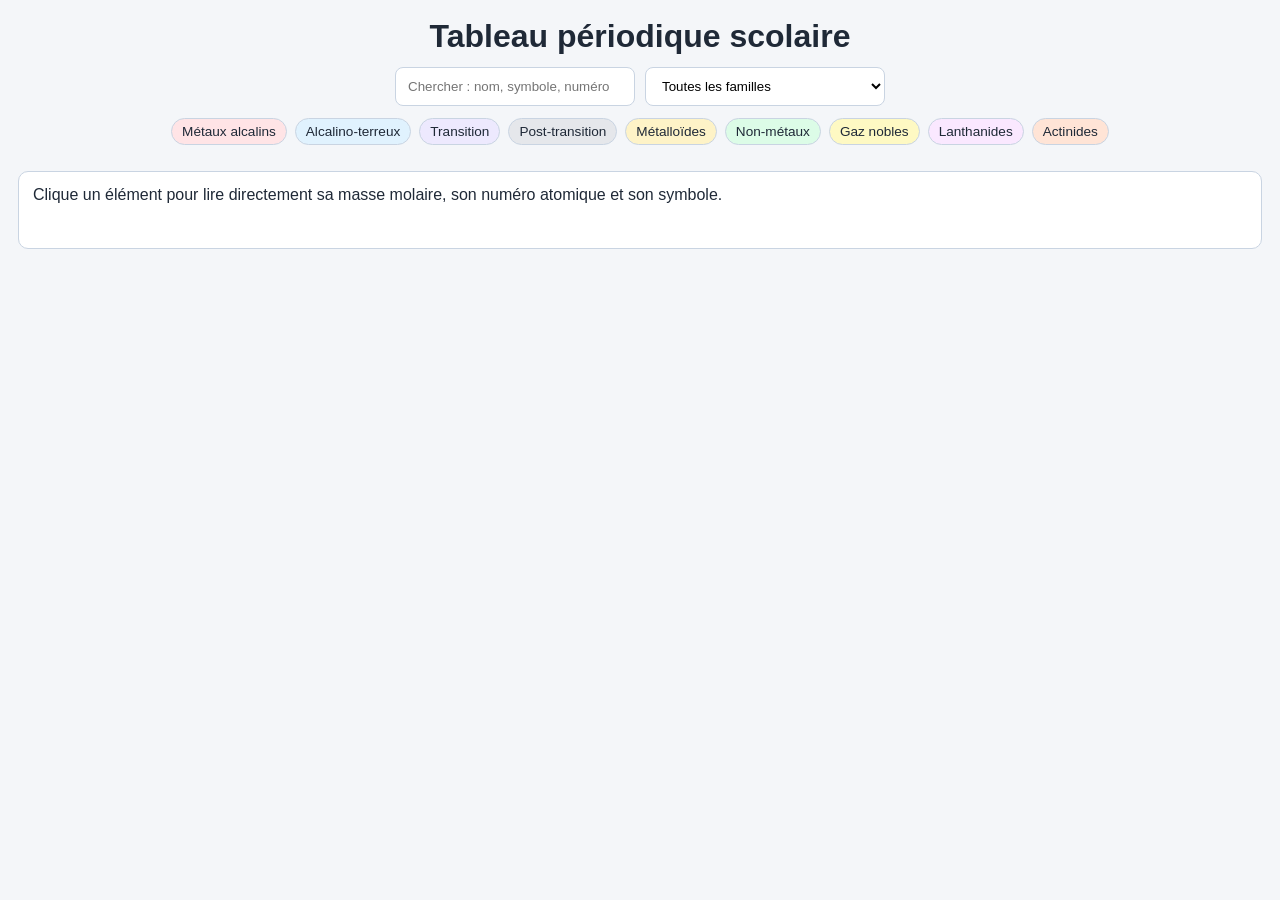
==== index.html @ 9d61eee4 "Create index.html" ====
<!DOCTYPE html>
<html lang="fr">
<head>
  <meta charset="UTF-8" />
  <meta name="viewport" content="width=device-width, initial-scale=1.0" />
  <title>Tableau périodique scolaire</title>
  <style>
    :root{--bg:#f4f6f9;--card:#fff;--line:#c9d4e2;--txt:#1f2937;--muted:#6b7280}
    *{box-sizing:border-box}
    body{margin:0;font-family:Arial,Helvetica,sans-serif;background:var(--bg);color:var(--txt);padding:18px}
    h1{text-align:center;margin:0 0 12px}
    .top{max-width:1600px;margin:0 auto 12px;display:flex;gap:10px;flex-wrap:wrap;justify-content:center}
    input,select{padding:10px 12px;border:1px solid var(--line);border-radius:8px;background:#fff;min-width:240px}
    .legend{max-width:1600px;margin:0 auto 12px;display:flex;flex-wrap:wrap;gap:8px;justify-content:center}
    .tag{padding:5px 10px;border:1px solid var(--line);border-radius:999px;background:#fff;font-size:.85rem}
    .grid{max-width:1600px;margin:0 auto;display:grid;grid-template-columns:repeat(18,minmax(42px,1fr));gap:4px}
    .el{background:var(--card);border:1px solid var(--line);border-radius:8px;min-height:82px;padding:6px;cursor:pointer;transition:.15s;overflow:hidden}
    .el:hover{transform:scale(1.04);box-shadow:0 6px 18px rgba(0,0,0,.12);z-index:2}
    .n{font-size:.72rem;color:var(--muted)}
    .s{font-size:1.35rem;font-weight:700;text-align:center;line-height:1.1;margin-top:4px}
    .name{font-size:.7rem;text-align:center;line-height:1.05;margin-top:3px}
    .m{font-size:.68rem;text-align:center;color:var(--muted);margin-top:3px}
    .info{max-width:1600px;margin:14px auto 0;background:#fff;border:1px solid var(--line);border-radius:10px;padding:14px;min-height:78px}
    .alkali{background:#ffe4e6}.alkaline{background:#e0f2fe}.transition{background:#ede9fe}.post{background:#e5e7eb}.metalloid{background:#fef3c7}.nonmetal{background:#dcfce7}.noble{background:#fef9c3}.lanthanoid{background:#fae8ff}.actinoid{background:#ffe4d6}
    @media (max-width:900px){.grid{grid-template-columns:repeat(9,minmax(42px,1fr))}}
    @media (max-width:560px){.grid{grid-template-columns:repeat(6,minmax(42px,1fr))}input,select{min-width:100%}}
  </style>
</head>
<body>
  <h1>Tableau périodique scolaire</h1>
  <div class="top">
    <input id="search" placeholder="Chercher : nom, symbole, numéro" />
    <select id="filter">
      <option value="">Toutes les familles</option>
      <option value="alkali metal">Métaux alcalins</option>
      <option value="alkaline earth metal">Alcalino-terreux</option>
      <option value="transition metal">Métaux de transition</option>
      <option value="post-transition metal">Métaux pauvres</option>
      <option value="metalloid">Métalloïdes</option>
      <option value="diatomic nonmetal">Non-métaux</option>
      <option value="polyatomic nonmetal">Non-métaux</option>
      <option value="noble gas">Gaz nobles</option>
      <option value="lanthanoid">Lanthanides</option>
      <option value="actinoid">Actinides</option>
    </select>
  </div>
  <div class="legend">
    <span class="tag alkali">Métaux alcalins</span><span class="tag alkaline">Alcalino-terreux</span><span class="tag transition">Transition</span><span class="tag post">Post-transition</span><span class="tag metalloid">Métalloïdes</span><span class="tag nonmetal">Non-métaux</span><span class="tag noble">Gaz nobles</span><span class="tag lanthanoid">Lanthanides</span><span class="tag actinoid">Actinides</span>
  </div>
  <div class="grid" id="grid"></div>
  <div class="info" id="info">Clique un élément pour lire directement sa masse molaire, son numéro atomique et son symbole.</div>
  <script src="chimix.js"></script>
</body>
</html>
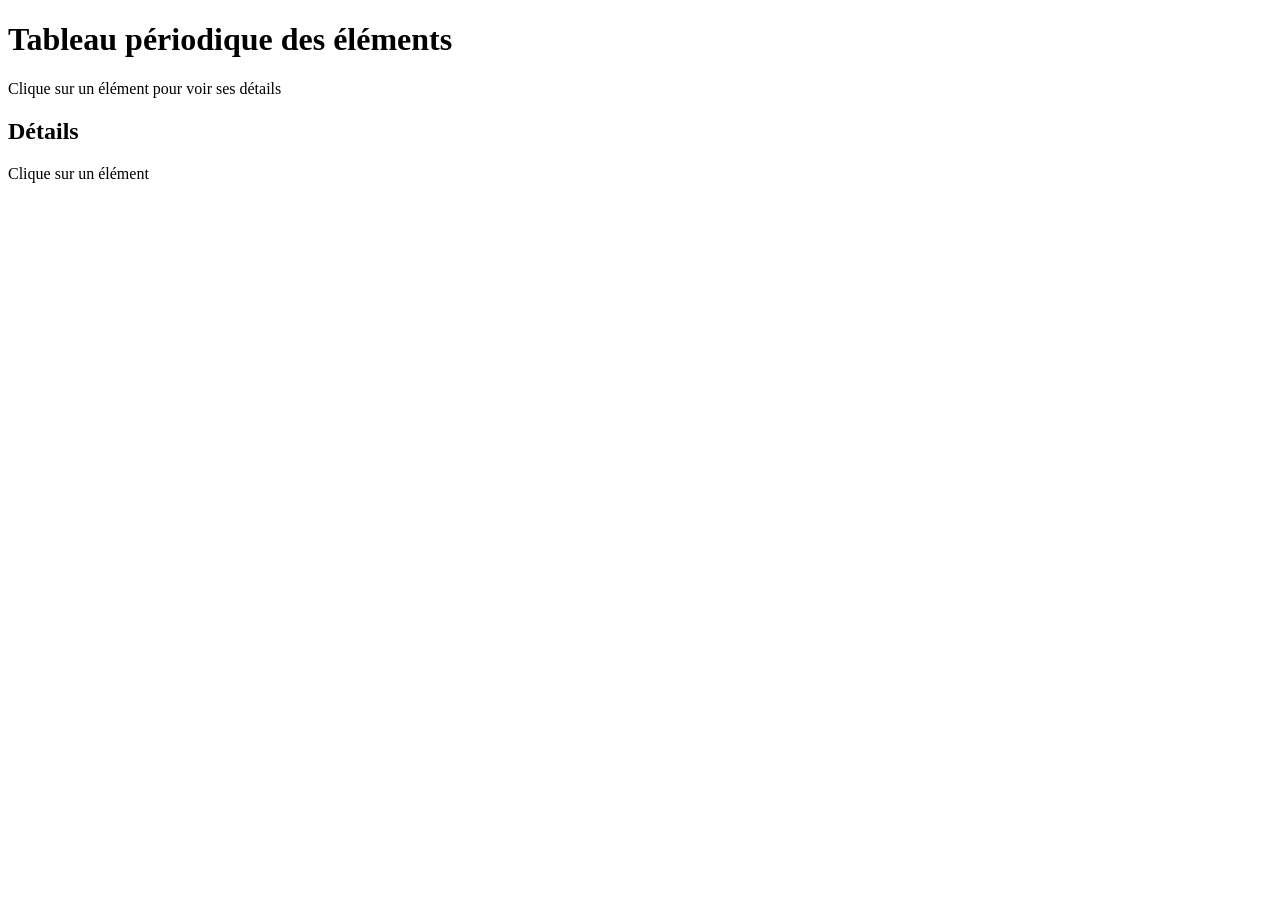
==== commit 82bddad7: "Update index.html" ====
--- a/index.html
+++ b/index.html
@@ -1,54 +1,22 @@
 <!DOCTYPE html>
 <html lang="fr">
 <head>
-  <meta charset="UTF-8" />
-  <meta name="viewport" content="width=device-width, initial-scale=1.0" />
-  <title>Tableau périodique scolaire</title>
-  <style>
-    :root{--bg:#f4f6f9;--card:#fff;--line:#c9d4e2;--txt:#1f2937;--muted:#6b7280}
-    *{box-sizing:border-box}
-    body{margin:0;font-family:Arial,Helvetica,sans-serif;background:var(--bg);color:var(--txt);padding:18px}
-    h1{text-align:center;margin:0 0 12px}
-    .top{max-width:1600px;margin:0 auto 12px;display:flex;gap:10px;flex-wrap:wrap;justify-content:center}
-    input,select{padding:10px 12px;border:1px solid var(--line);border-radius:8px;background:#fff;min-width:240px}
-    .legend{max-width:1600px;margin:0 auto 12px;display:flex;flex-wrap:wrap;gap:8px;justify-content:center}
-    .tag{padding:5px 10px;border:1px solid var(--line);border-radius:999px;background:#fff;font-size:.85rem}
-    .grid{max-width:1600px;margin:0 auto;display:grid;grid-template-columns:repeat(18,minmax(42px,1fr));gap:4px}
-    .el{background:var(--card);border:1px solid var(--line);border-radius:8px;min-height:82px;padding:6px;cursor:pointer;transition:.15s;overflow:hidden}
-    .el:hover{transform:scale(1.04);box-shadow:0 6px 18px rgba(0,0,0,.12);z-index:2}
-    .n{font-size:.72rem;color:var(--muted)}
-    .s{font-size:1.35rem;font-weight:700;text-align:center;line-height:1.1;margin-top:4px}
-    .name{font-size:.7rem;text-align:center;line-height:1.05;margin-top:3px}
-    .m{font-size:.68rem;text-align:center;color:var(--muted);margin-top:3px}
-    .info{max-width:1600px;margin:14px auto 0;background:#fff;border:1px solid var(--line);border-radius:10px;padding:14px;min-height:78px}
-    .alkali{background:#ffe4e6}.alkaline{background:#e0f2fe}.transition{background:#ede9fe}.post{background:#e5e7eb}.metalloid{background:#fef3c7}.nonmetal{background:#dcfce7}.noble{background:#fef9c3}.lanthanoid{background:#fae8ff}.actinoid{background:#ffe4d6}
-    @media (max-width:900px){.grid{grid-template-columns:repeat(9,minmax(42px,1fr))}}
-    @media (max-width:560px){.grid{grid-template-columns:repeat(6,minmax(42px,1fr))}input,select{min-width:100%}}
-  </style>
+    <meta charset="UTF-8">
+    <title>Tableau périodique - Bac Pro</title>
+    <link rel="stylesheet" href="style.css">
 </head>
 <body>
-  <h1>Tableau périodique scolaire</h1>
-  <div class="top">
-    <input id="search" placeholder="Chercher : nom, symbole, numéro" />
-    <select id="filter">
-      <option value="">Toutes les familles</option>
-      <option value="alkali metal">Métaux alcalins</option>
-      <option value="alkaline earth metal">Alcalino-terreux</option>
-      <option value="transition metal">Métaux de transition</option>
-      <option value="post-transition metal">Métaux pauvres</option>
-      <option value="metalloid">Métalloïdes</option>
-      <option value="diatomic nonmetal">Non-métaux</option>
-      <option value="polyatomic nonmetal">Non-métaux</option>
-      <option value="noble gas">Gaz nobles</option>
-      <option value="lanthanoid">Lanthanides</option>
-      <option value="actinoid">Actinides</option>
-    </select>
-  </div>
-  <div class="legend">
-    <span class="tag alkali">Métaux alcalins</span><span class="tag alkaline">Alcalino-terreux</span><span class="tag transition">Transition</span><span class="tag post">Post-transition</span><span class="tag metalloid">Métalloïdes</span><span class="tag nonmetal">Non-métaux</span><span class="tag noble">Gaz nobles</span><span class="tag lanthanoid">Lanthanides</span><span class="tag actinoid">Actinides</span>
-  </div>
-  <div class="grid" id="grid"></div>
-  <div class="info" id="info">Clique un élément pour lire directement sa masse molaire, son numéro atomique et son symbole.</div>
-  <script src="chimix.js"></script>
+
+<h1>Tableau périodique des éléments</h1>
+<p>Clique sur un élément pour voir ses détails</p>
+
+<div id="table"></div>
+
+<div id="details">
+    <h2>Détails</h2>
+    <p id="info">Clique sur un élément</p>
+</div>
+
+<script src="script.js"></script>
 </body>
 </html>
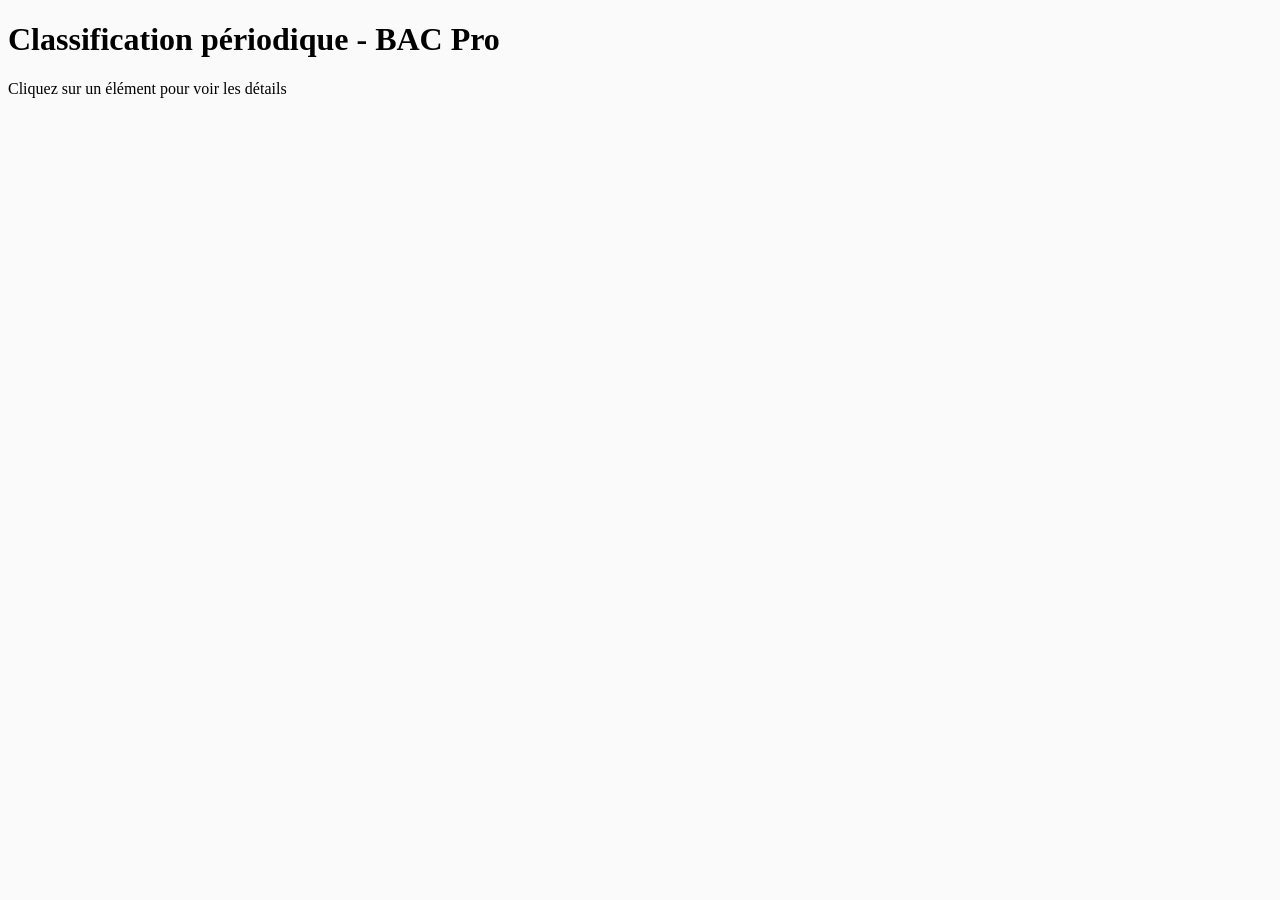
==== commit 855239e5: "Update title and headings in index.html" ====
--- a/index.html
+++ b/index.html
@@ -2,21 +2,22 @@
 <html lang="fr">
 <head>
     <meta charset="UTF-8">
-    <title>Tableau périodique - Bac Pro</title>
+    <meta name="viewport" content="width=device-width, initial-scale=1.0">
+    <title>Periodic</title>
     <link rel="stylesheet" href="style.css">
 </head>
 <body>
 
-<h1>Tableau périodique des éléments</h1>
-<p>Clique sur un élément pour voir ses détails</p>
+    <h1>Classification périodique - BAC Pro</h1>
 
-<div id="table"></div>
+    <div class="container">
+        <div id="table"></div>
 
-<div id="details">
-    <h2>Détails</h2>
-    <p id="info">Clique sur un élément</p>
-</div>
+        <div id="info">
+            Cliquez sur un élément pour voir les détails
+        </div>
+    </div>
 
-<script src="script.js"></script>
+    <script src="script.js"></script>
 </body>
 </html>
--- a/style.css
+++ b/style.css
@@ -0,0 +1,53 @@
+body {
+    background: #fafafa;
+}
+
+.couches {
+    font-size: 22px;
+    font-weight: bold;
+    margin-top: 10px;
+}
+
+.couche {
+    display: inline-block;
+    margin-right: 14px;
+}
+
+.couche sup,
+.spdf-line sup,
+.ion-config sup {
+    font-size: 13px;
+    vertical-align: super;
+}
+
+.spdf-line {
+    font-size: 22px;
+    font-weight: bold;
+    margin-top: 10px;
+}
+
+.ion-line {
+    margin-top: 10px;
+    padding: 10px;
+    border-radius: 6px;
+    font-size: 20px;
+    font-weight: bold;
+}
+
+.cation {
+    color: #1e5eff;
+    border: 1px solid #1e5eff;
+    background: #f3f7ff;
+}
+
+.anion {
+    color: #d62828;
+    border: 1px solid #d62828;
+    background: #fff5f5;
+}
+
+.ion-config {
+    margin-top: 8px;
+    font-size: 16px;
+    font-weight: normal;
+}
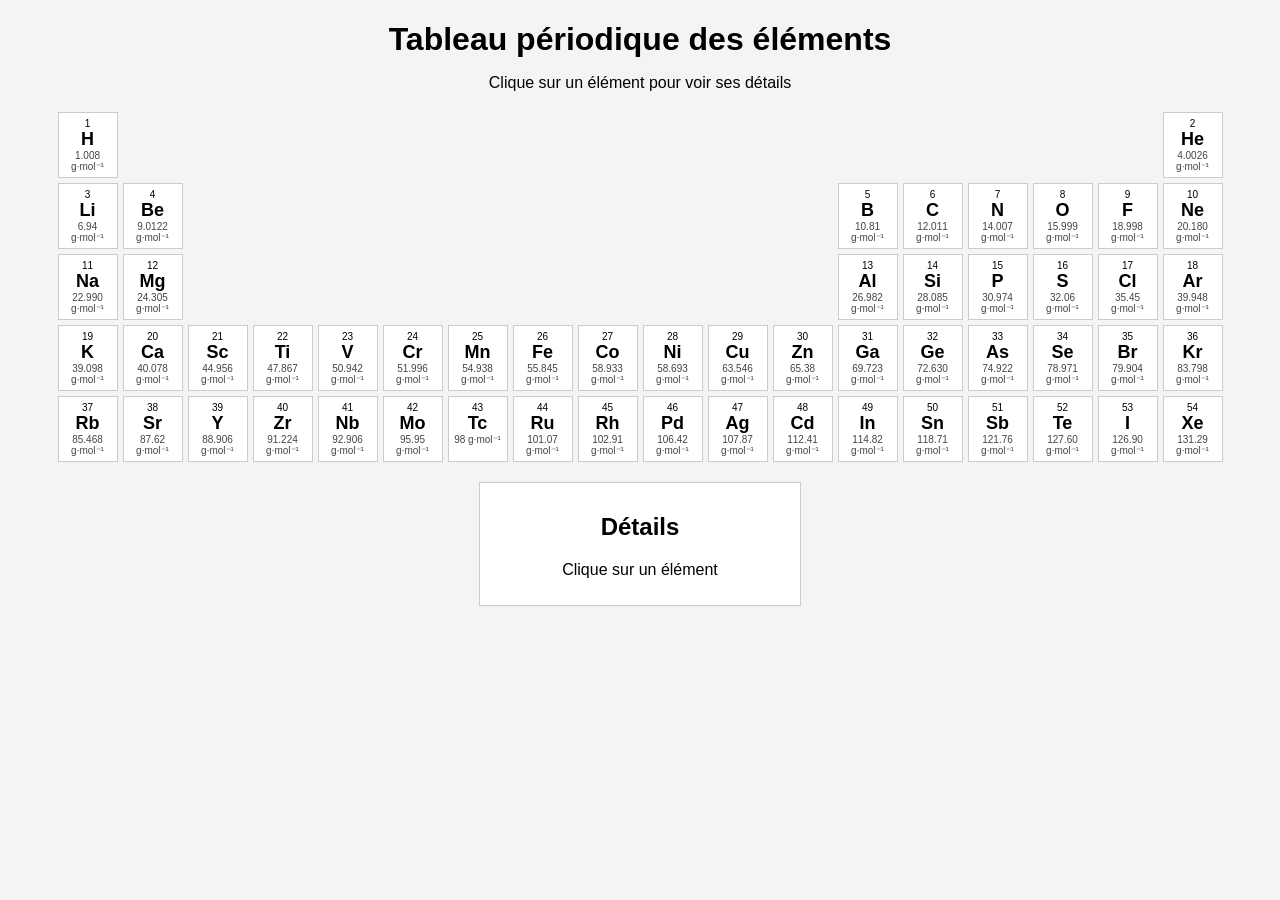
==== commit 65c959c9: "Add files via upload" ====
--- a/index.html
+++ b/index.html
@@ -2,22 +2,21 @@
 <html lang="fr">
 <head>
     <meta charset="UTF-8">
-    <meta name="viewport" content="width=device-width, initial-scale=1.0">
-    <title>Periodic</title>
+    <title>Tableau périodique - Bac Pro</title>
     <link rel="stylesheet" href="style.css">
 </head>
 <body>
 
-    <h1>Classification périodique - BAC Pro</h1>
+<h1>Tableau périodique des éléments</h1>
+<p>Clique sur un élément pour voir ses détails</p>
 
-    <div class="container">
-        <div id="table"></div>
+<div id="table"></div>
 
-        <div id="info">
-            Cliquez sur un élément pour voir les détails
-        </div>
-    </div>
+<div id="details">
+    <h2>Détails</h2>
+    <p id="info">Clique sur un élément</p>
+</div>
 
-    <script src="script.js"></script>
+<script src="script.js"></script>
 </body>
 </html>
--- a/style.css
+++ b/style.css
@@ -1,53 +1,63 @@
 body {
-    background: #fafafa;
+    font-family: Arial, sans-serif;
+    text-align: center;
+    background-color: #f4f4f4;
 }
 
-.couches {
-    font-size: 22px;
+h1 {
+    margin-bottom: 10px;
+}
+
+#table {
+    display: grid;
+    grid-template-columns: repeat(18, 60px);
+    gap: 5px;
+    justify-content: center;
+    margin: 20px;
+}
+
+.element {
+    background: #ffffff;
+    border: 1px solid #ccc;
+    padding: 5px;
+    cursor: pointer;
+    font-size: 12px;
+    transition: transform 0.2s;
+}
+
+.element:hover {
+    transform: scale(1.1);
+    background: #e0f0ff;
+}
+
+.numero {
+    font-size: 10px;
+}
+
+.symbole {
+    font-size: 18px;
     font-weight: bold;
+}
+
+.masse {
+    font-size: 10px;
+    color: #444;
+}
+
+#details {
+    margin-top: 20px;
+    padding: 10px;
+    background: white;
+    width: 300px;
+    margin-left: auto;
+    margin-right: auto;
+    border: 1px solid #ccc;
+}
+
+#info svg {
     margin-top: 10px;
 }
 
-.couche {
-    display: inline-block;
-    margin-right: 14px;
-}
-
-.couche sup,
-.spdf-line sup,
-.ion-config sup {
-    font-size: 13px;
-    vertical-align: super;
-}
-
-.spdf-line {
-    font-size: 22px;
-    font-weight: bold;
-    margin-top: 10px;
-}
-
-.ion-line {
-    margin-top: 10px;
-    padding: 10px;
-    border-radius: 6px;
-    font-size: 20px;
+#info text {
     font-weight: bold;
 }
-
-.cation {
-    color: #1e5eff;
-    border: 1px solid #1e5eff;
-    background: #f3f7ff;
-}
-
-.anion {
-    color: #d62828;
-    border: 1px solid #d62828;
-    background: #fff5f5;
-}
-
-.ion-config {
-    margin-top: 8px;
-    font-size: 16px;
-    font-weight: normal;
-}
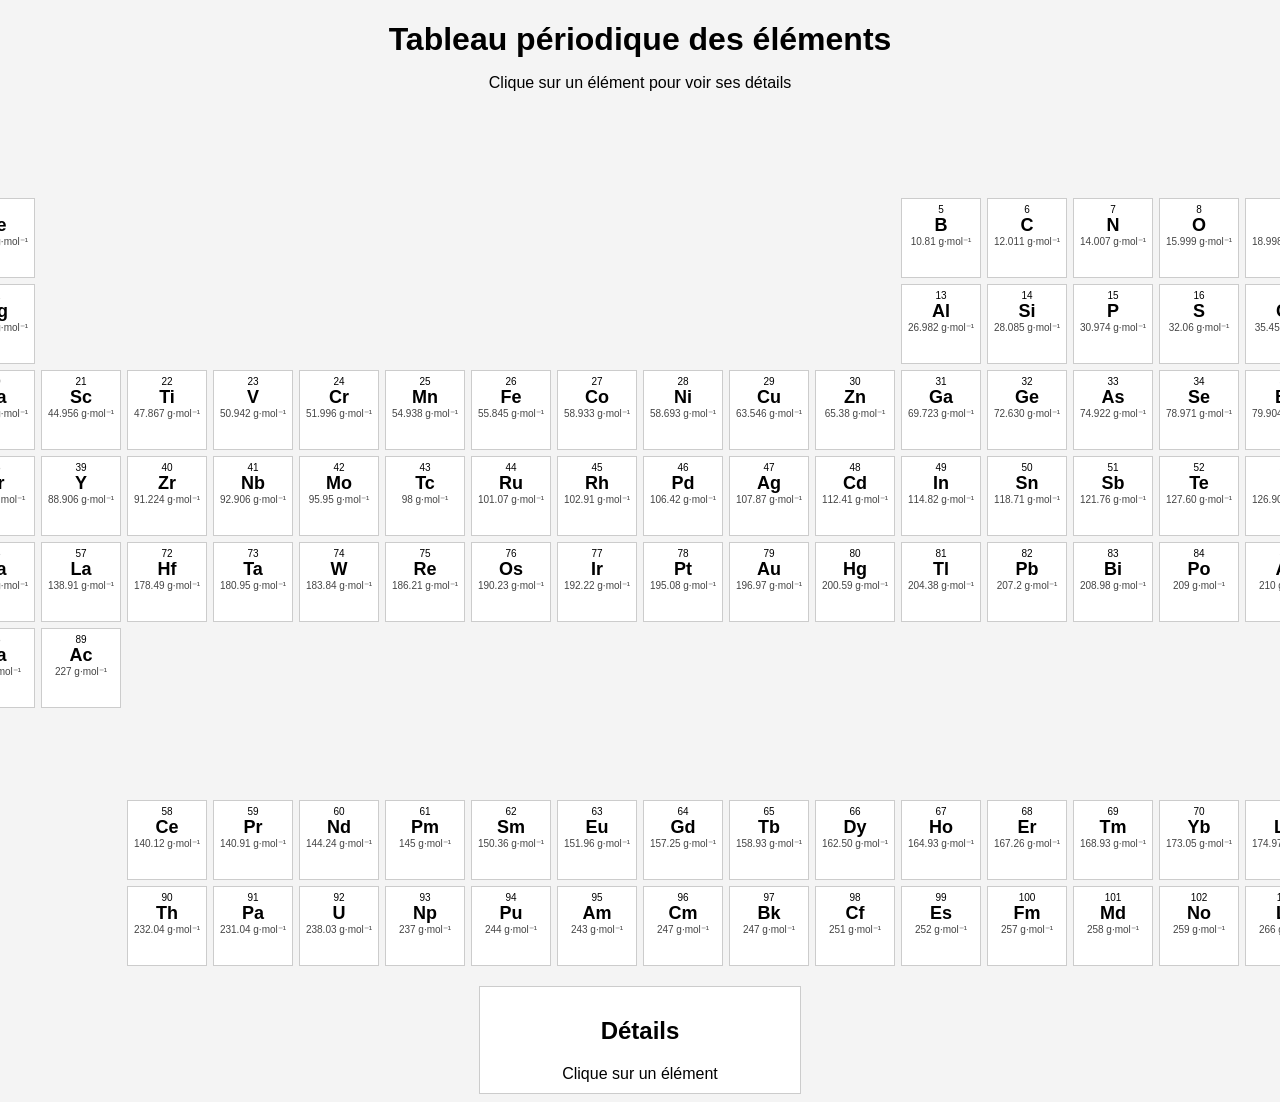
==== commit 60d70ef2: "Change paragraph to div for info section" ====
--- a/index.html
+++ b/index.html
@@ -14,7 +14,7 @@
 
 <div id="details">
     <h2>Détails</h2>
-    <p id="info">Clique sur un élément</p>
+    <div id="info">Clique sur un élément</div>
 </div>
 
 <script src="script.js"></script>
--- a/style.css
+++ b/style.css
@@ -10,10 +10,14 @@
 
 #table {
     display: grid;
-    grid-template-columns: repeat(18, 60px);
-    gap: 5px;
+    grid-template-columns: repeat(18, 80px);
+
+    /* IMPORTANT */
+    grid-template-rows: repeat(10, 80px);
+
+    gap: 6px;
     justify-content: center;
-    margin: 20px;
+    margin: 20px auto;
 }
 
 .element {
@@ -61,3 +65,8 @@
 #info text {
     font-weight: bold;
 }
+
+sup {
+    font-size: 10px;
+    vertical-align: super;
+}
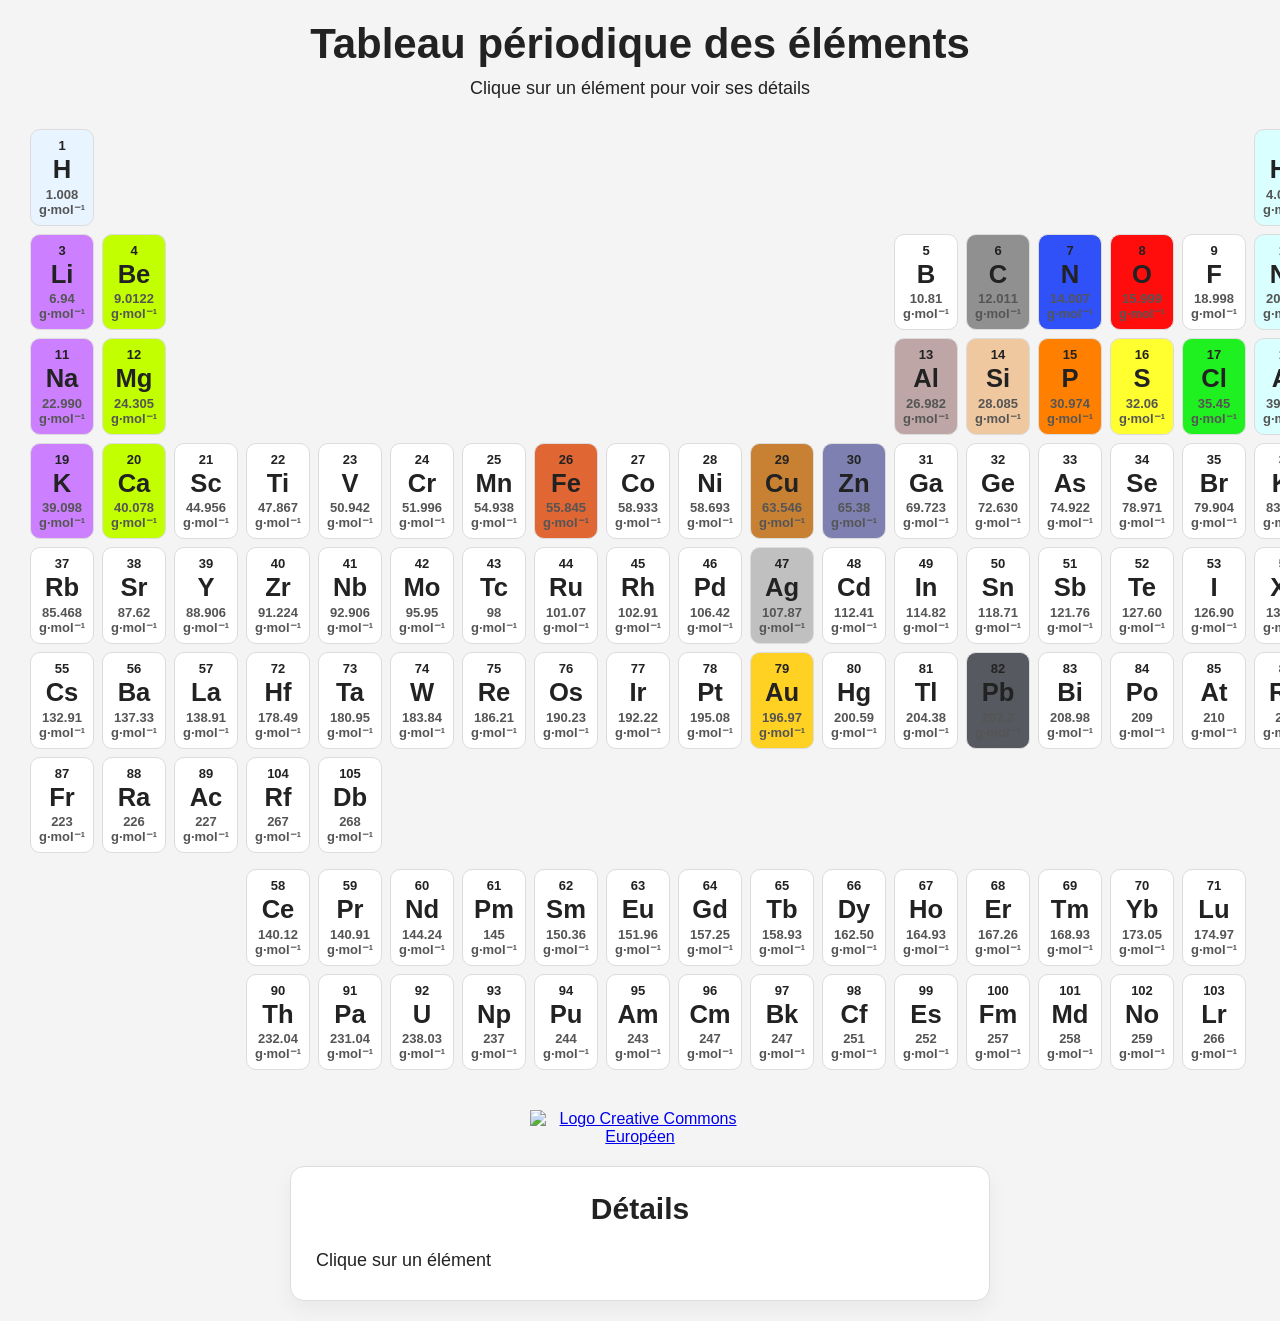
==== commit f9505404: "Update index.html" ====
--- a/index.html
+++ b/index.html
@@ -12,6 +12,16 @@
 
 <div id="table"></div>
 
+<div class="licence-logo" style="margin:20px 0;">
+    <a href="licence.html" title="Voir la licence complète">
+        <img 
+            src="images/CC_europeen.png" 
+            alt="Logo Creative Commons Européen"
+            style="max-width:220px; height:auto; border:none;"
+        >
+    </a>
+</div>    
+
 <div id="details">
     <h2>Détails</h2>
     <div id="info">Clique sur un élément</div>
--- a/style.css
+++ b/style.css
@@ -1,65 +1,136 @@
+/* ===============================
+   RESET + BASE
+=============================== */
+
+* {
+    margin: 0;
+    padding: 0;
+    box-sizing: border-box;
+}
+
 body {
     font-family: Arial, sans-serif;
+    background: #f4f4f4;
+    color: #222;
     text-align: center;
-    background-color: #f4f4f4;
-}
+    padding: 20px;
+}
+
+/* ===============================
+   TITRES
+=============================== */
 
 h1 {
+    font-size: clamp(24px, 4vw, 42px);
     margin-bottom: 10px;
 }
+
+p {
+    font-size: clamp(14px, 2vw, 18px);
+    margin-bottom: 20px;
+}
+
+/* ===============================
+   TABLEAU RESPONSIVE
+=============================== */
 
 #table {
     display: grid;
-    grid-template-columns: repeat(18, 80px);
-
-    /* IMPORTANT */
-    grid-template-rows: repeat(10, 80px);
-
-    gap: 6px;
-    justify-content: center;
-    margin: 20px auto;
-}
+
+    /* responsive automatique */
+    grid-template-columns: repeat(18, 1fr);
+
+    gap: 8px;
+
+    width: 100%;
+    max-width: 1600px;
+    margin: 0 auto 30px auto;
+
+    padding: 10px;
+}
+
+/* ===============================
+   CASES ELEMENTS
+=============================== */
 
 .element {
     background: #ffffff;
-    border: 1px solid #ccc;
-    padding: 5px;
+    border: 1px solid #dcdcdc;
+    border-radius: 10px;
+    padding: 8px;
+
+    min-height: 75px;
+
+    display: flex;
+    flex-direction: column;
+    justify-content: center;
+    align-items: center;
+
     cursor: pointer;
-    font-size: 12px;
-    transition: transform 0.2s;
+
+    transition: 0.2s ease;
+    font-weight: 600;
 }
 
 .element:hover {
-    transform: scale(1.1);
-    background: #e0f0ff;
+    transform: scale(1.05);
+    background: #e8f4ff;
+    box-shadow: 0 8px 20px rgba(0,0,0,0.08);
 }
 
 .numero {
-    font-size: 10px;
+    font-size: clamp(10px, 1.5vw, 13px);
+    margin-bottom: 4px;
 }
 
 .symbole {
-    font-size: 18px;
+    font-size: clamp(18px, 2vw, 28px);
     font-weight: bold;
+    line-height: 1;
 }
 
 .masse {
-    font-size: 10px;
-    color: #444;
-}
+    font-size: clamp(10px, 1.5vw, 13px);
+    color: #555;
+    margin-top: 4px;
+}
+
+/* ===============================
+   DETAILS
+=============================== */
 
 #details {
-    margin-top: 20px;
-    padding: 10px;
     background: white;
-    width: 300px;
-    margin-left: auto;
-    margin-right: auto;
-    border: 1px solid #ccc;
+    border: 1px solid #ddd;
+    border-radius: 14px;
+
+    width: min(100%, 700px);
+
+    margin: 0 auto;
+    padding: 25px;
+
+    text-align: left;
+
+    box-shadow: 0 8px 20px rgba(0,0,0,0.05);
+}
+
+#details h2 {
+    text-align: center;
+    margin-bottom: 20px;
+    font-size: clamp(22px, 3vw, 30px);
+}
+
+#info {
+    font-size: clamp(14px, 2vw, 18px);
+    line-height: 1.6;
+    word-wrap: break-word;
 }
 
 #info svg {
-    margin-top: 10px;
+    display: block;
+    margin: 20px auto;
+    max-width: 100%;
+    height: auto;
 }
 
 #info text {
@@ -67,6 +138,109 @@
 }
 
 sup {
-    font-size: 10px;
+    font-size: 0.7em;
     vertical-align: super;
 }
+
+/* ===============================
+   TABLET
+=============================== */
+
+@media (max-width: 1024px) {
+    body {
+        padding: 15px;
+    }
+
+    #table {
+        gap: 6px;
+    }
+
+    .element {
+        min-height: 70px;
+        padding: 6px;
+    }
+
+    #details {
+        padding: 20px;
+    }
+}
+
+/* ===============================
+   MOBILE
+=============================== */
+
+@media (max-width: 768px) {
+
+    body {
+        padding: 10px;
+    }
+
+    h1 {
+        margin-bottom: 8px;
+    }
+
+    #table {
+        grid-template-columns: repeat(
+            auto-fit,
+            minmax(55px, 1fr)
+        );
+
+        gap: 5px;
+        padding: 5px;
+    }
+
+    .element {
+        min-height: 60px;
+        border-radius: 8px;
+    }
+
+    .symbole {
+        font-size: 18px;
+    }
+
+    .masse {
+        display: none;
+        /* mobile plus propre */
+    }
+
+    #details {
+        padding: 16px;
+        border-radius: 10px;
+    }
+
+    #info {
+        font-size: 14px;
+        line-height: 1.6;
+    }
+}
+
+/* ===============================
+   PETIT SMARTPHONE
+=============================== */
+
+@media (max-width: 480px) {
+
+    #table {
+        grid-template-columns: repeat(
+            auto-fit,
+            minmax(48px, 1fr)
+        );
+    }
+
+    .element {
+        min-height: 55px;
+        padding: 4px;
+    }
+
+    .numero {
+        font-size: 9px;
+    }
+
+    .symbole {
+        font-size: 16px;
+    }
+
+    #details {
+        padding: 14px;
+    }
+}
